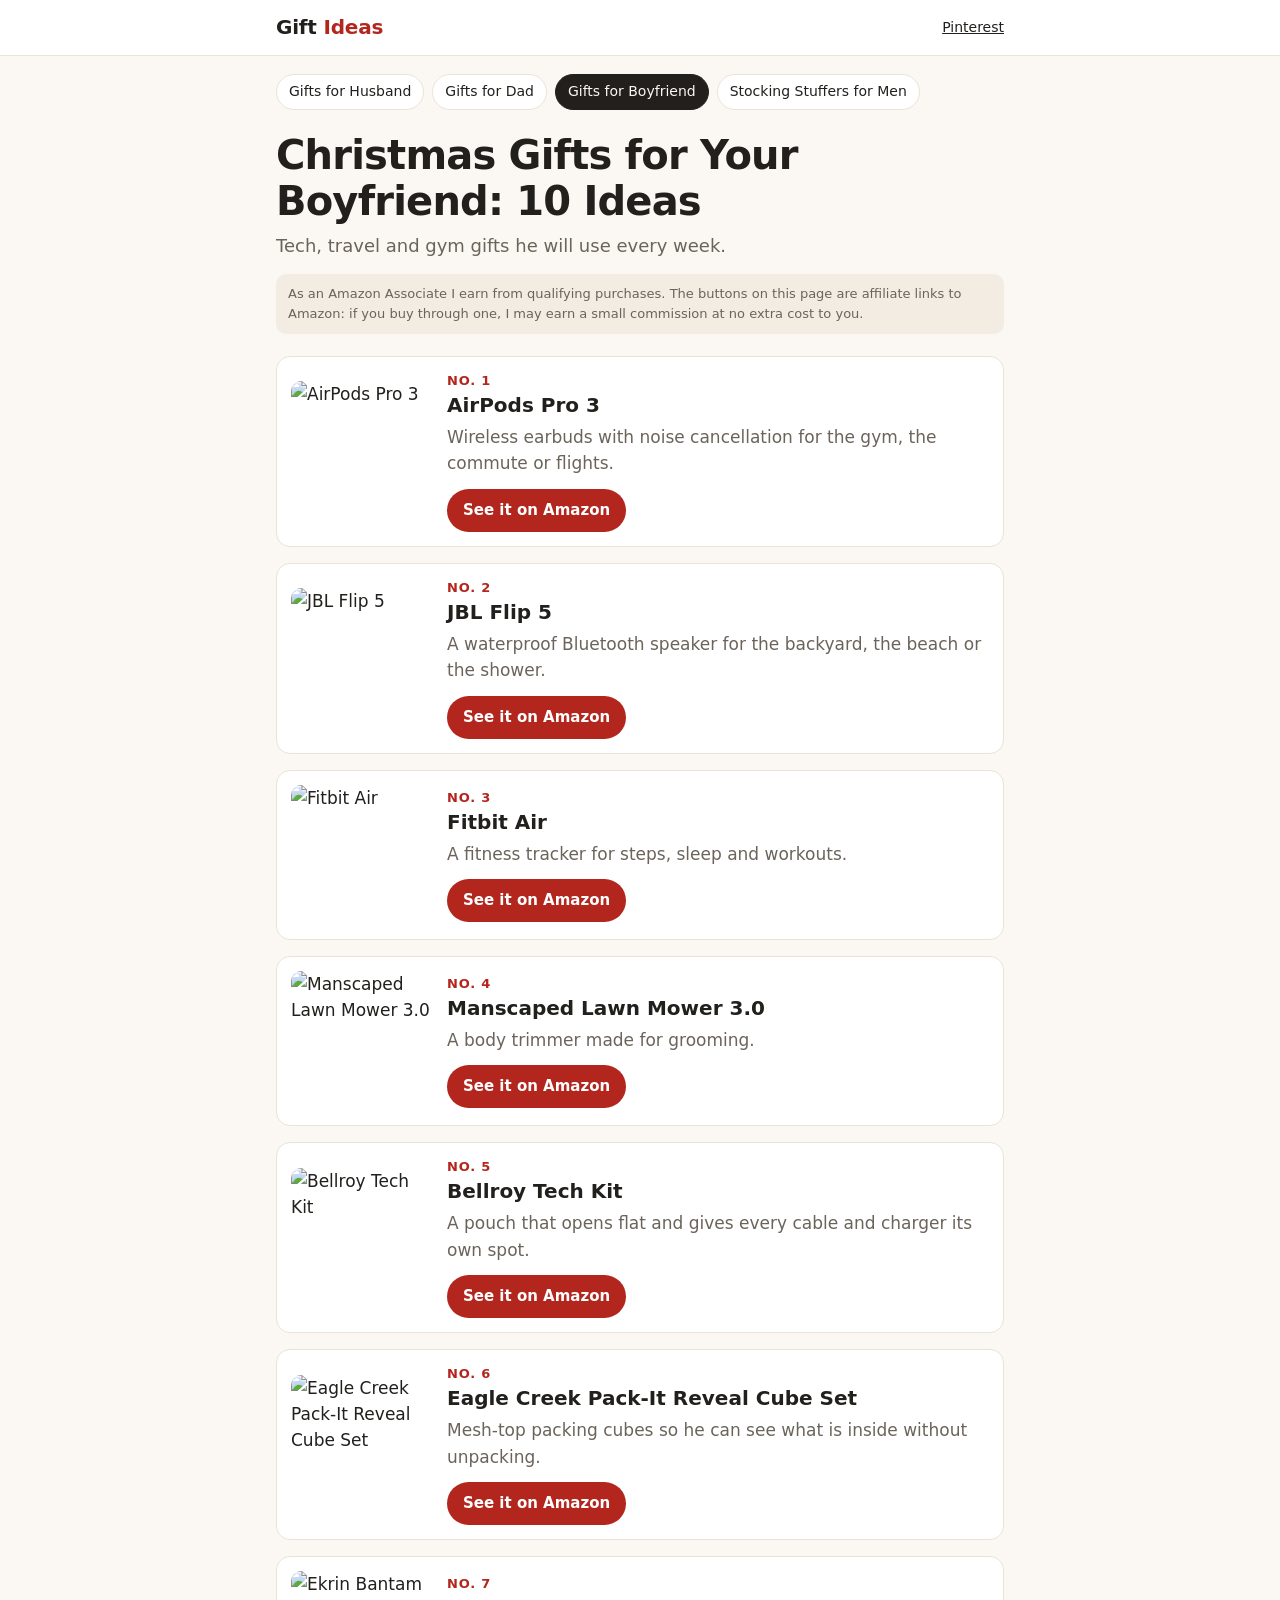
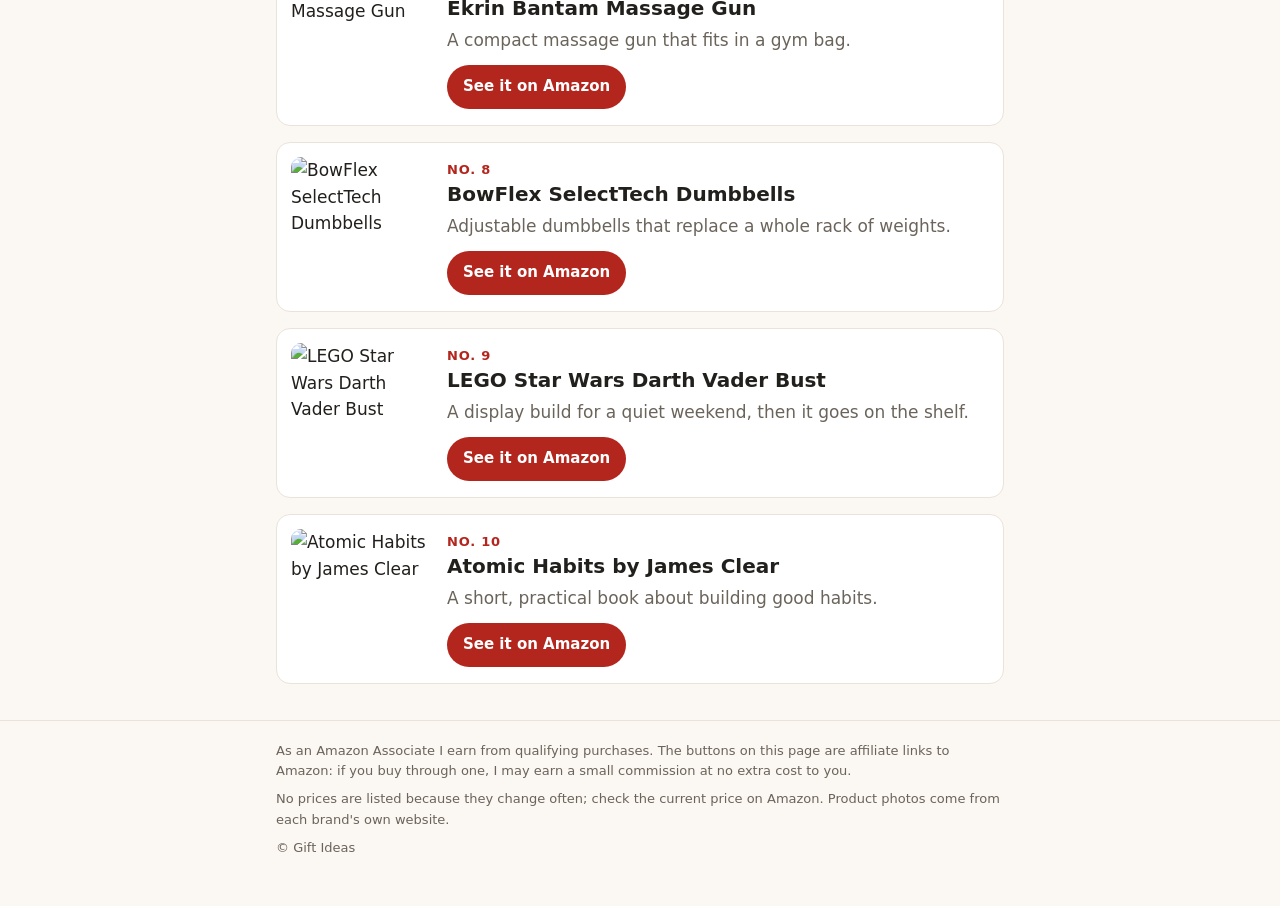
==== gifts-for-boyfriend/index.html @ 36a9c157 "Add files via upload" ====
<!doctype html>
<html lang="en">
<head>
<meta charset="utf-8">
<meta name="viewport" content="width=device-width, initial-scale=1">
<title>Christmas Gifts for Your Boyfriend: 10 Ideas | Gift Ideas</title>
<meta name="description" content="Tech, travel and gym gifts he will use every week.">
<link rel="stylesheet" href="../style.css">
</head>
<body>
<header class="top"><div class="wrap"><a class="brand" href="../">Gift <span>Ideas</span></a>
<a href="https://www.pinterest.com/thegiftideaspot/" rel="noopener" style="font-size:14px">Pinterest</a></div></header>
<main class="wrap">
<nav class="guides" aria-label="Gift guides"><a href="../gifts-for-husband/">Gifts for Husband</a><a href="../gifts-for-dad/">Gifts for Dad</a><a href="../gifts-for-boyfriend/" aria-current="page">Gifts for Boyfriend</a><a href="../stocking-stuffers-for-men/">Stocking Stuffers for Men</a></nav>
<h1>Christmas Gifts for Your Boyfriend: 10 Ideas</h1><p class="intro">Tech, travel and gym gifts he will use every week.</p><p class="disclosure">As an Amazon Associate I earn from qualifying purchases. The buttons on this page are affiliate links to Amazon: if you buy through one, I may earn a small commission at no extra cost to you.</p><ol class="items"><li class="item"><img src="../img/airpods.jpg" alt="AirPods Pro 3" loading="lazy" width="140" height="140"><div><div class="num">No. 1</div><h2>AirPods Pro 3</h2><p>Wireless earbuds with noise cancellation for the gym, the commute or flights.</p><a class="btn" href="https://link.amazon/B01zd4a85" rel="sponsored nofollow noopener" target="_blank">See it on Amazon</a></div></li><li class="item"><img src="../img/jblflip.jpg" alt="JBL Flip 5" loading="lazy" width="140" height="140"><div><div class="num">No. 2</div><h2>JBL Flip 5</h2><p>A waterproof Bluetooth speaker for the backyard, the beach or the shower.</p><a class="btn" href="https://link.amazon/B02Hue0gj" rel="sponsored nofollow noopener" target="_blank">See it on Amazon</a></div></li><li class="item"><img src="../img/fitbit.jpg" alt="Fitbit Air" loading="lazy" width="140" height="140"><div><div class="num">No. 3</div><h2>Fitbit Air</h2><p>A fitness tracker for steps, sleep and workouts.</p><a class="btn" href="https://link.amazon/B08OTlMpL" rel="sponsored nofollow noopener" target="_blank">See it on Amazon</a></div></li><li class="item"><img src="../img/manscaped.jpg" alt="Manscaped Lawn Mower 3.0" loading="lazy" width="140" height="140"><div><div class="num">No. 4</div><h2>Manscaped Lawn Mower 3.0</h2><p>A body trimmer made for grooming.</p><a class="btn" href="https://link.amazon/B00txsTTr" rel="sponsored nofollow noopener" target="_blank">See it on Amazon</a></div></li><li class="item"><img src="../img/bellroy.jpg" alt="Bellroy Tech Kit" loading="lazy" width="140" height="140"><div><div class="num">No. 5</div><h2>Bellroy Tech Kit</h2><p>A pouch that opens flat and gives every cable and charger its own spot.</p><a class="btn" href="https://www.amazon.com/dp/B07X5K79XY?tag=thegiftideasp-20" rel="sponsored nofollow noopener" target="_blank">See it on Amazon</a></div></li><li class="item"><img src="../img/eaglecreek.jpg" alt="Eagle Creek Pack-It Reveal Cube Set" loading="lazy" width="140" height="140"><div><div class="num">No. 6</div><h2>Eagle Creek Pack-It Reveal Cube Set</h2><p>Mesh-top packing cubes so he can see what is inside without unpacking.</p><a class="btn" href="https://www.amazon.com/dp/B087HRD17B?tag=thegiftideasp-20" rel="sponsored nofollow noopener" target="_blank">See it on Amazon</a></div></li><li class="item"><img src="../img/ekrin.jpg" alt="Ekrin Bantam Massage Gun" loading="lazy" width="140" height="140"><div><div class="num">No. 7</div><h2>Ekrin Bantam Massage Gun</h2><p>A compact massage gun that fits in a gym bag.</p><a class="btn" href="https://www.amazon.com/dp/B08M8P7ZVD?tag=thegiftideasp-20" rel="sponsored nofollow noopener" target="_blank">See it on Amazon</a></div></li><li class="item"><img src="../img/bowflex.jpg" alt="BowFlex SelectTech Dumbbells" loading="lazy" width="140" height="140"><div><div class="num">No. 8</div><h2>BowFlex SelectTech Dumbbells</h2><p>Adjustable dumbbells that replace a whole rack of weights.</p><a class="btn" href="https://link.amazon/B0b57MKlV" rel="sponsored nofollow noopener" target="_blank">See it on Amazon</a></div></li><li class="item"><img src="../img/vader.jpg" alt="LEGO Star Wars Darth Vader Bust" loading="lazy" width="140" height="140"><div><div class="num">No. 9</div><h2>LEGO Star Wars Darth Vader Bust</h2><p>A display build for a quiet weekend, then it goes on the shelf.</p><a class="btn" href="https://link.amazon/B0fG9hAqK" rel="sponsored nofollow noopener" target="_blank">See it on Amazon</a></div></li><li class="item"><img src="../img/atomic.jpg" alt="Atomic Habits by James Clear" loading="lazy" width="140" height="140"><div><div class="num">No. 10</div><h2>Atomic Habits by James Clear</h2><p>A short, practical book about building good habits.</p><a class="btn" href="https://link.amazon/B0ax9aGiE" rel="sponsored nofollow noopener" target="_blank">See it on Amazon</a></div></li></ol>
</main>
<footer><div class="wrap">
<p>As an Amazon Associate I earn from qualifying purchases. The buttons on this page are affiliate links to Amazon: if you buy through one, I may earn a small commission at no extra cost to you.</p>
<p>No prices are listed because they change often; check the current price on Amazon. Product photos come from each brand's own website.</p>
<p>&copy; Gift Ideas</p>
</div></footer>
</body>
</html>
---- style.css ----
:root{--bg:#fbf7f2;--card:#fff;--ink:#22201d;--muted:#6b645b;--line:#ebe3d8;--accent:#b3261e;--accent-ink:#fff;--soft:#f3ece2}
@media (prefers-color-scheme:dark){:root{--bg:#191714;--card:#23201c;--ink:#f1ece5;--muted:#b3aa9e;--line:#3a352f;--accent:#e2574c;--accent-ink:#fff;--soft:#2b2722}}
*{box-sizing:border-box}html{-webkit-text-size-adjust:100%}
body{margin:0;background:var(--bg);color:var(--ink);font:17px/1.55 system-ui,-apple-system,"Segoe UI",Roboto,sans-serif}
a{color:inherit}
.wrap{max-width:760px;margin:0 auto;padding:0 16px}
header.top{border-bottom:1px solid var(--line);background:var(--card)}
header.top .wrap{display:flex;align-items:center;justify-content:space-between;gap:12px;padding-top:12px;padding-bottom:12px}
.brand{font-weight:800;font-size:20px;text-decoration:none;letter-spacing:-.01em}
.brand span{color:var(--accent)}
nav.guides{display:flex;flex-wrap:wrap;gap:8px;margin:18px 0 0}
nav.guides a{font-size:14px;text-decoration:none;padding:6px 12px;border:1px solid var(--line);border-radius:999px;background:var(--card)}
nav.guides a[aria-current]{background:var(--ink);color:var(--bg);border-color:var(--ink)}
h1{font-size:clamp(28px,6vw,40px);line-height:1.15;letter-spacing:-.02em;margin:22px 0 8px}
.intro{color:var(--muted);margin:0 0 14px;font-size:18px}
.disclosure{font-size:13px;color:var(--muted);background:var(--soft);border-radius:10px;padding:10px 12px;margin:0 0 22px}
ol.items{list-style:none;margin:0;padding:0;display:grid;gap:16px}
.item{display:grid;grid-template-columns:140px 1fr;gap:16px;background:var(--card);border:1px solid var(--line);border-radius:14px;padding:14px;align-items:center}
.item img{width:140px;height:140px;object-fit:contain;background:#fff;border-radius:10px}
.num{font-size:13px;font-weight:700;color:var(--accent);text-transform:uppercase;letter-spacing:.06em}
.item h2{font-size:20px;line-height:1.25;margin:2px 0 6px}
.item p{margin:0 0 12px;color:var(--muted)}
.btn{display:inline-block;background:var(--accent);color:var(--accent-ink);text-decoration:none;font-weight:700;font-size:15px;padding:10px 16px;border-radius:999px}
.btn:focus-visible,nav.guides a:focus-visible{outline:3px solid var(--ink);outline-offset:2px}
@media (max-width:520px){.item{grid-template-columns:96px 1fr;gap:12px;padding:12px}.item img{width:96px;height:96px}.item h2{font-size:18px}}
.cards{display:grid;grid-template-columns:repeat(auto-fit,minmax(220px,1fr));gap:14px;margin:8px 0 28px}
.card{display:block;text-decoration:none;background:var(--card);border:1px solid var(--line);border-radius:14px;padding:18px}
.card strong{display:block;font-size:19px;margin-bottom:4px}.card span{color:var(--muted);font-size:15px}
h2.section{font-size:22px;margin:28px 0 12px}
footer{border-top:1px solid var(--line);margin-top:36px;padding:20px 0 40px;font-size:13px;color:var(--muted)}
footer p{margin:0 0 8px}
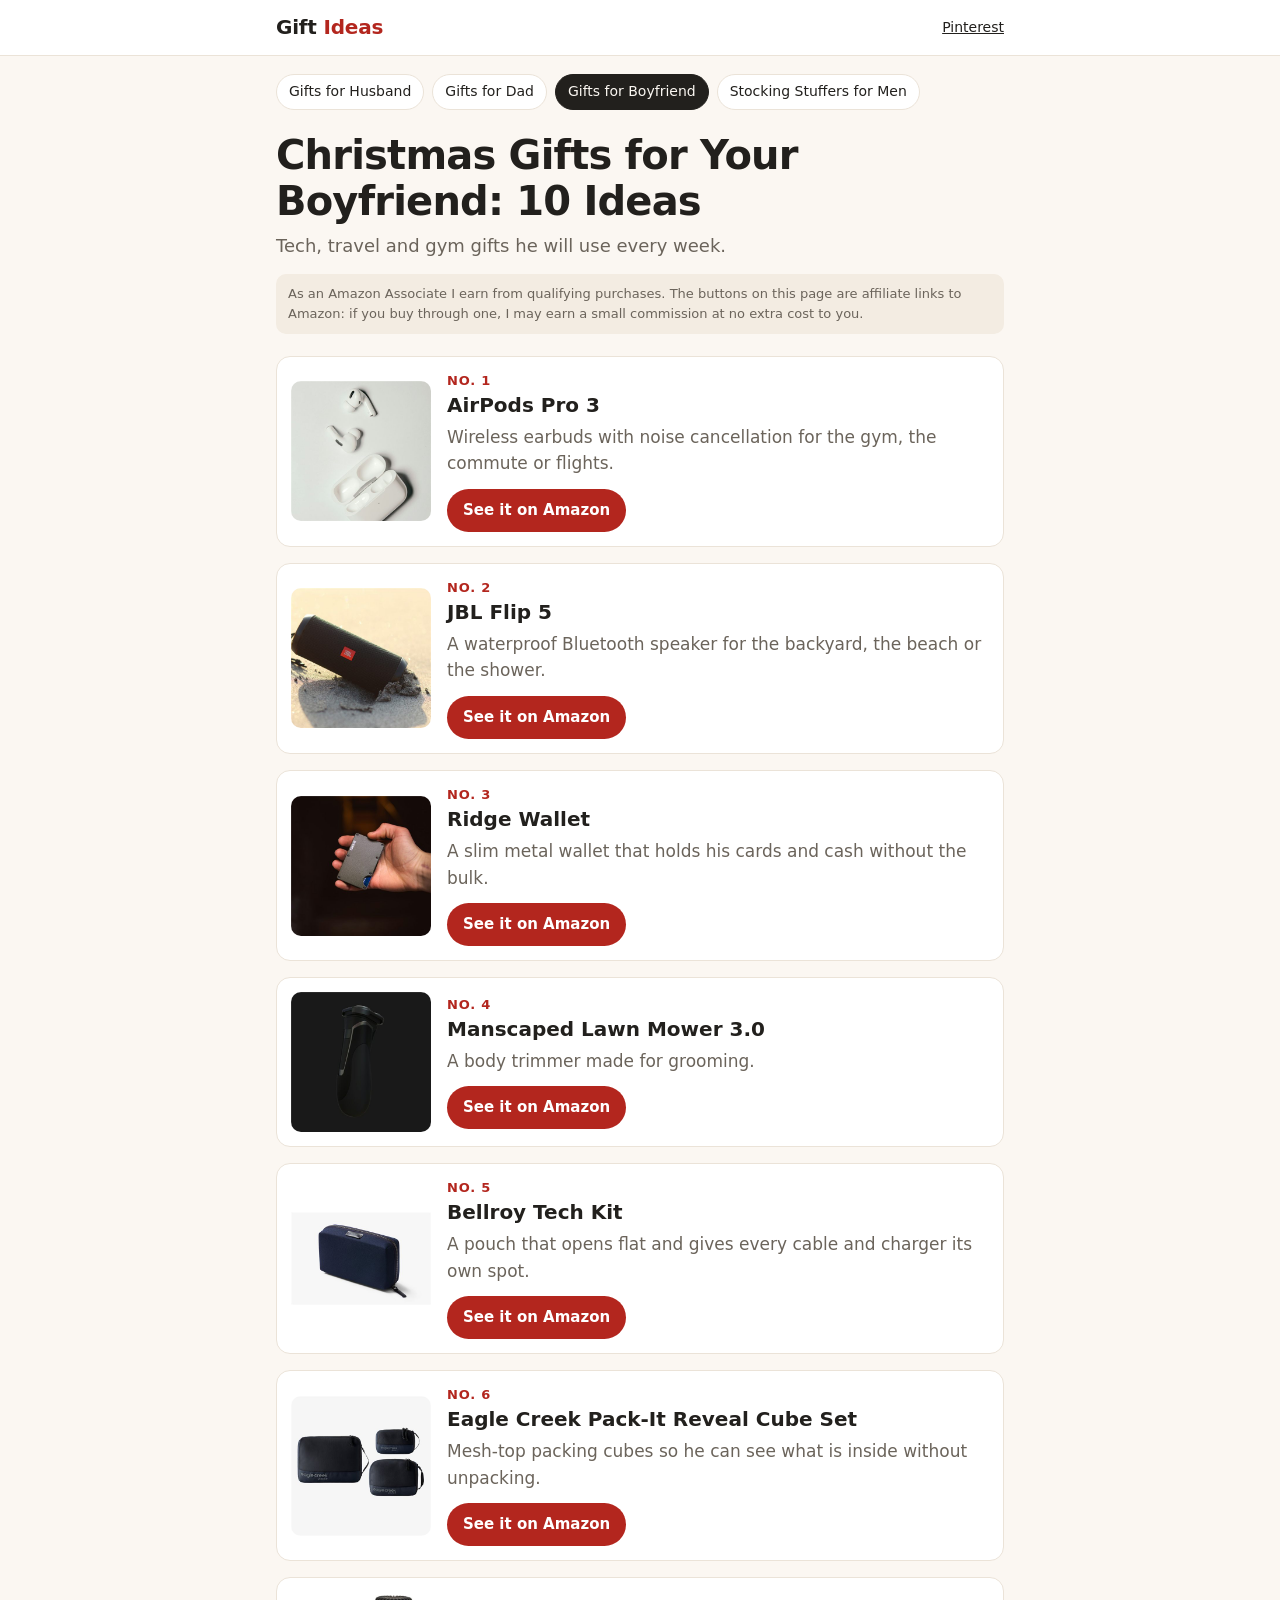
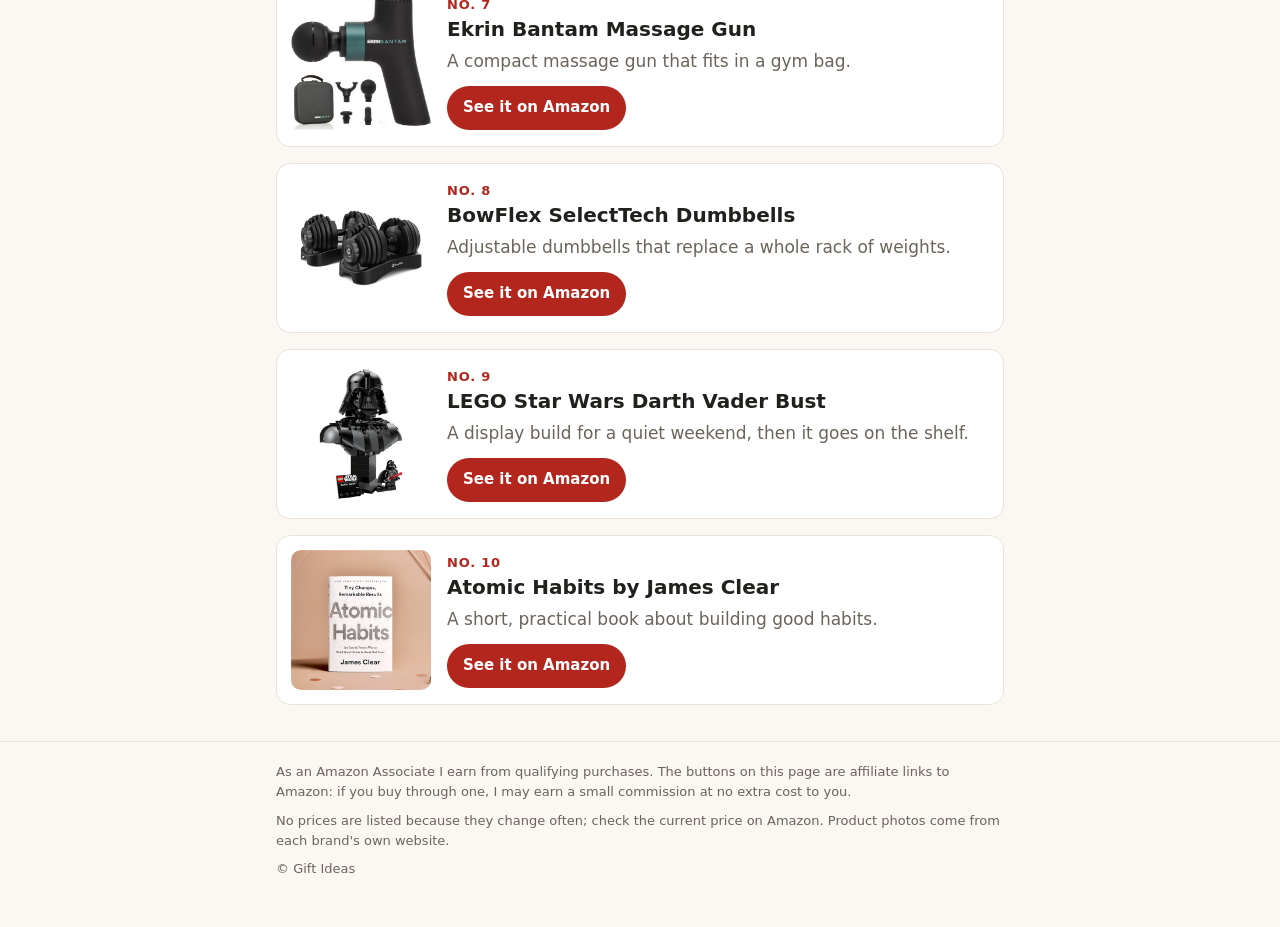
==== commit db27d190: "Add files via upload" ====
--- a/gifts-for-boyfriend/index.html
+++ b/gifts-for-boyfriend/index.html
@@ -12,7 +12,7 @@
 <a href="https://www.pinterest.com/thegiftideaspot/" rel="noopener" style="font-size:14px">Pinterest</a></div></header>
 <main class="wrap">
 <nav class="guides" aria-label="Gift guides"><a href="../gifts-for-husband/">Gifts for Husband</a><a href="../gifts-for-dad/">Gifts for Dad</a><a href="../gifts-for-boyfriend/" aria-current="page">Gifts for Boyfriend</a><a href="../stocking-stuffers-for-men/">Stocking Stuffers for Men</a></nav>
-<h1>Christmas Gifts for Your Boyfriend: 10 Ideas</h1><p class="intro">Tech, travel and gym gifts he will use every week.</p><p class="disclosure">As an Amazon Associate I earn from qualifying purchases. The buttons on this page are affiliate links to Amazon: if you buy through one, I may earn a small commission at no extra cost to you.</p><ol class="items"><li class="item"><img src="../img/airpods.jpg" alt="AirPods Pro 3" loading="lazy" width="140" height="140"><div><div class="num">No. 1</div><h2>AirPods Pro 3</h2><p>Wireless earbuds with noise cancellation for the gym, the commute or flights.</p><a class="btn" href="https://link.amazon/B01zd4a85" rel="sponsored nofollow noopener" target="_blank">See it on Amazon</a></div></li><li class="item"><img src="../img/jblflip.jpg" alt="JBL Flip 5" loading="lazy" width="140" height="140"><div><div class="num">No. 2</div><h2>JBL Flip 5</h2><p>A waterproof Bluetooth speaker for the backyard, the beach or the shower.</p><a class="btn" href="https://link.amazon/B02Hue0gj" rel="sponsored nofollow noopener" target="_blank">See it on Amazon</a></div></li><li class="item"><img src="../img/fitbit.jpg" alt="Fitbit Air" loading="lazy" width="140" height="140"><div><div class="num">No. 3</div><h2>Fitbit Air</h2><p>A fitness tracker for steps, sleep and workouts.</p><a class="btn" href="https://link.amazon/B08OTlMpL" rel="sponsored nofollow noopener" target="_blank">See it on Amazon</a></div></li><li class="item"><img src="../img/manscaped.jpg" alt="Manscaped Lawn Mower 3.0" loading="lazy" width="140" height="140"><div><div class="num">No. 4</div><h2>Manscaped Lawn Mower 3.0</h2><p>A body trimmer made for grooming.</p><a class="btn" href="https://link.amazon/B00txsTTr" rel="sponsored nofollow noopener" target="_blank">See it on Amazon</a></div></li><li class="item"><img src="../img/bellroy.jpg" alt="Bellroy Tech Kit" loading="lazy" width="140" height="140"><div><div class="num">No. 5</div><h2>Bellroy Tech Kit</h2><p>A pouch that opens flat and gives every cable and charger its own spot.</p><a class="btn" href="https://www.amazon.com/dp/B07X5K79XY?tag=thegiftideasp-20" rel="sponsored nofollow noopener" target="_blank">See it on Amazon</a></div></li><li class="item"><img src="../img/eaglecreek.jpg" alt="Eagle Creek Pack-It Reveal Cube Set" loading="lazy" width="140" height="140"><div><div class="num">No. 6</div><h2>Eagle Creek Pack-It Reveal Cube Set</h2><p>Mesh-top packing cubes so he can see what is inside without unpacking.</p><a class="btn" href="https://www.amazon.com/dp/B087HRD17B?tag=thegiftideasp-20" rel="sponsored nofollow noopener" target="_blank">See it on Amazon</a></div></li><li class="item"><img src="../img/ekrin.jpg" alt="Ekrin Bantam Massage Gun" loading="lazy" width="140" height="140"><div><div class="num">No. 7</div><h2>Ekrin Bantam Massage Gun</h2><p>A compact massage gun that fits in a gym bag.</p><a class="btn" href="https://www.amazon.com/dp/B08M8P7ZVD?tag=thegiftideasp-20" rel="sponsored nofollow noopener" target="_blank">See it on Amazon</a></div></li><li class="item"><img src="../img/bowflex.jpg" alt="BowFlex SelectTech Dumbbells" loading="lazy" width="140" height="140"><div><div class="num">No. 8</div><h2>BowFlex SelectTech Dumbbells</h2><p>Adjustable dumbbells that replace a whole rack of weights.</p><a class="btn" href="https://link.amazon/B0b57MKlV" rel="sponsored nofollow noopener" target="_blank">See it on Amazon</a></div></li><li class="item"><img src="../img/vader.jpg" alt="LEGO Star Wars Darth Vader Bust" loading="lazy" width="140" height="140"><div><div class="num">No. 9</div><h2>LEGO Star Wars Darth Vader Bust</h2><p>A display build for a quiet weekend, then it goes on the shelf.</p><a class="btn" href="https://link.amazon/B0fG9hAqK" rel="sponsored nofollow noopener" target="_blank">See it on Amazon</a></div></li><li class="item"><img src="../img/atomic.jpg" alt="Atomic Habits by James Clear" loading="lazy" width="140" height="140"><div><div class="num">No. 10</div><h2>Atomic Habits by James Clear</h2><p>A short, practical book about building good habits.</p><a class="btn" href="https://link.amazon/B0ax9aGiE" rel="sponsored nofollow noopener" target="_blank">See it on Amazon</a></div></li></ol>
+<h1>Christmas Gifts for Your Boyfriend: 10 Ideas</h1><p class="intro">Tech, travel and gym gifts he will use every week.</p><p class="disclosure">As an Amazon Associate I earn from qualifying purchases. The buttons on this page are affiliate links to Amazon: if you buy through one, I may earn a small commission at no extra cost to you.</p><ol class="items"><li class="item"><img src="../img/airpods.jpg" alt="AirPods Pro 3" loading="lazy" width="140" height="140"><div><div class="num">No. 1</div><h2>AirPods Pro 3</h2><p>Wireless earbuds with noise cancellation for the gym, the commute or flights.</p><a class="btn" href="https://link.amazon/B01zd4a85" rel="sponsored nofollow noopener" target="_blank">See it on Amazon</a></div></li><li class="item"><img src="../img/jblflip.jpg" alt="JBL Flip 5" loading="lazy" width="140" height="140"><div><div class="num">No. 2</div><h2>JBL Flip 5</h2><p>A waterproof Bluetooth speaker for the backyard, the beach or the shower.</p><a class="btn" href="https://link.amazon/B02Hue0gj" rel="sponsored nofollow noopener" target="_blank">See it on Amazon</a></div></li><li class="item"><img src="../img/ridge.jpg" alt="Ridge Wallet" loading="lazy" width="140" height="140"><div><div class="num">No. 3</div><h2>Ridge Wallet</h2><p>A slim metal wallet that holds his cards and cash without the bulk.</p><a class="btn" href="https://link.amazon/B04wv2A3W" rel="sponsored nofollow noopener" target="_blank">See it on Amazon</a></div></li><li class="item"><img src="../img/manscaped.jpg" alt="Manscaped Lawn Mower 3.0" loading="lazy" width="140" height="140"><div><div class="num">No. 4</div><h2>Manscaped Lawn Mower 3.0</h2><p>A body trimmer made for grooming.</p><a class="btn" href="https://link.amazon/B00txsTTr" rel="sponsored nofollow noopener" target="_blank">See it on Amazon</a></div></li><li class="item"><img src="../img/bellroy.jpg" alt="Bellroy Tech Kit" loading="lazy" width="140" height="140"><div><div class="num">No. 5</div><h2>Bellroy Tech Kit</h2><p>A pouch that opens flat and gives every cable and charger its own spot.</p><a class="btn" href="https://www.amazon.com/dp/B07X5K79XY?tag=thegiftideasp-20" rel="sponsored nofollow noopener" target="_blank">See it on Amazon</a></div></li><li class="item"><img src="../img/eaglecreek.jpg" alt="Eagle Creek Pack-It Reveal Cube Set" loading="lazy" width="140" height="140"><div><div class="num">No. 6</div><h2>Eagle Creek Pack-It Reveal Cube Set</h2><p>Mesh-top packing cubes so he can see what is inside without unpacking.</p><a class="btn" href="https://www.amazon.com/dp/B087HRD17B?tag=thegiftideasp-20" rel="sponsored nofollow noopener" target="_blank">See it on Amazon</a></div></li><li class="item"><img src="../img/ekrin.jpg" alt="Ekrin Bantam Massage Gun" loading="lazy" width="140" height="140"><div><div class="num">No. 7</div><h2>Ekrin Bantam Massage Gun</h2><p>A compact massage gun that fits in a gym bag.</p><a class="btn" href="https://www.amazon.com/dp/B08M8P7ZVD?tag=thegiftideasp-20" rel="sponsored nofollow noopener" target="_blank">See it on Amazon</a></div></li><li class="item"><img src="../img/bowflex.jpg" alt="BowFlex SelectTech Dumbbells" loading="lazy" width="140" height="140"><div><div class="num">No. 8</div><h2>BowFlex SelectTech Dumbbells</h2><p>Adjustable dumbbells that replace a whole rack of weights.</p><a class="btn" href="https://link.amazon/B0b57MKlV" rel="sponsored nofollow noopener" target="_blank">See it on Amazon</a></div></li><li class="item"><img src="../img/vader.jpg" alt="LEGO Star Wars Darth Vader Bust" loading="lazy" width="140" height="140"><div><div class="num">No. 9</div><h2>LEGO Star Wars Darth Vader Bust</h2><p>A display build for a quiet weekend, then it goes on the shelf.</p><a class="btn" href="https://link.amazon/B0fG9hAqK" rel="sponsored nofollow noopener" target="_blank">See it on Amazon</a></div></li><li class="item"><img src="../img/atomic.jpg" alt="Atomic Habits by James Clear" loading="lazy" width="140" height="140"><div><div class="num">No. 10</div><h2>Atomic Habits by James Clear</h2><p>A short, practical book about building good habits.</p><a class="btn" href="https://link.amazon/B0ax9aGiE" rel="sponsored nofollow noopener" target="_blank">See it on Amazon</a></div></li></ol>
 </main>
 <footer><div class="wrap">
 <p>As an Amazon Associate I earn from qualifying purchases. The buttons on this page are affiliate links to Amazon: if you buy through one, I may earn a small commission at no extra cost to you.</p>
